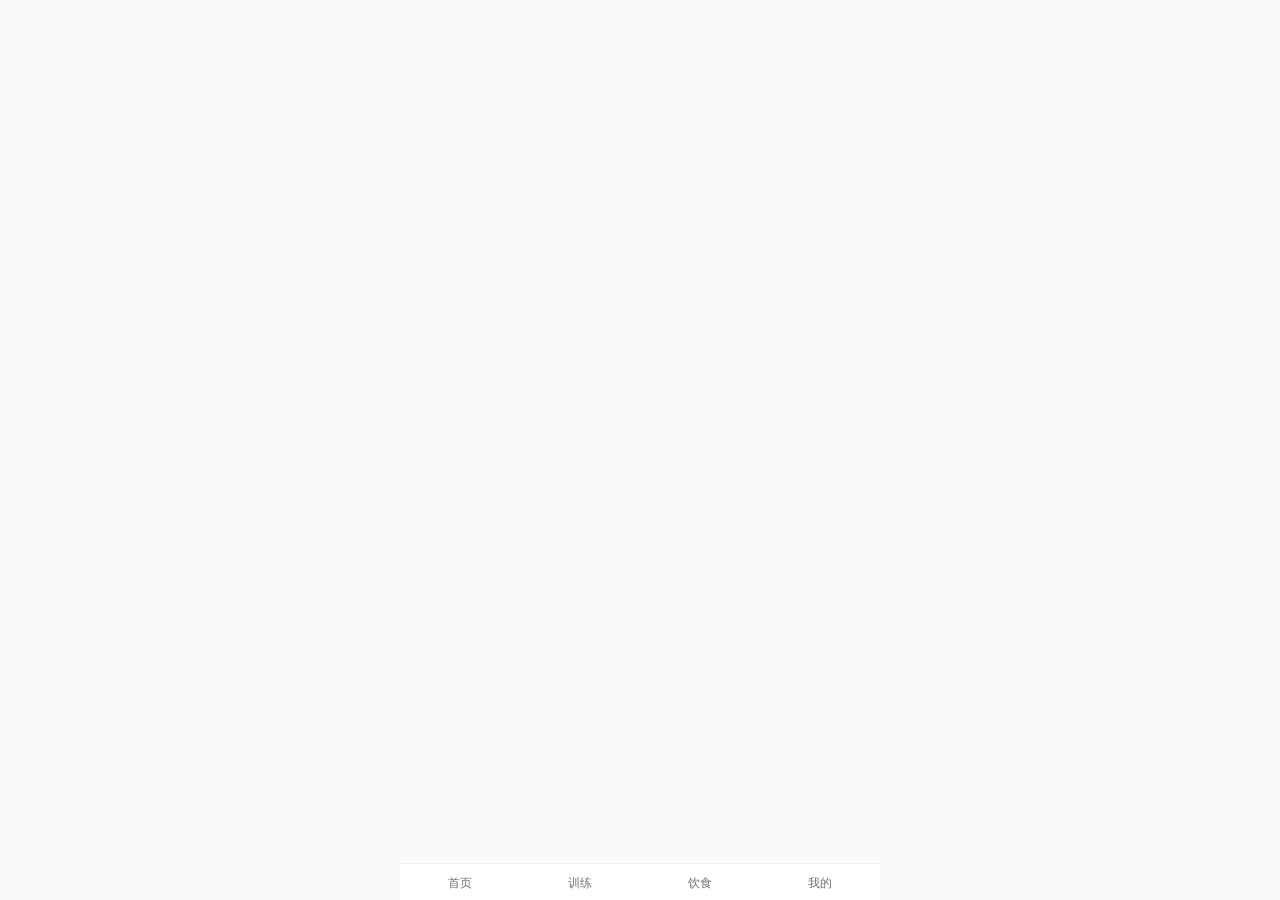
==== index.html @ 94da3759 "jianba-web: 你就健吧网页版(13页全功能移植)" ====
<!DOCTYPE html>
<html lang="zh-CN">
<head>
<meta charset="UTF-8">
<meta name="viewport" content="width=device-width, initial-scale=1, maximum-scale=1, user-scalable=no, viewport-fit=cover">
<meta name="theme-color" content="#fafaf9">
<meta name="description" content="你就健吧 — 轻量健身记录小程序网页版:训练、饮食、步数、睡眠、每日评分,数据仅存本地浏览器">
<title>你就健吧</title>
<link rel="stylesheet" href="css/style.css">
</head>
<body>
<nav id="nav" style="display:none">
  <button id="back-btn" onclick="App.back()">‹</button>
  <span id="nav-title"></span>
</nav>
<div id="app"></div>
<div id="tabbar">
  <div class="tab-item" data-tab="/index" onclick="App.go('/index')">首页</div>
  <div class="tab-item" data-tab="/training" onclick="App.go('/training')">训练</div>
  <div class="tab-item" data-tab="/diet" onclick="App.go('/diet')">饮食</div>
  <div class="tab-item" data-tab="/profile" onclick="App.go('/profile')">我的</div>
</div>
<script src="js/bundle.js"></script>
<script src="js/ui.js"></script>
<script src="js/app.js"></script>
<script src="js/pages/onboard.js"></script>
<script src="js/pages/index.js"></script>
<script src="js/pages/training.js"></script>
<script src="js/pages/training-record.js"></script>
<script src="js/pages/diet.js"></script>
<script src="js/pages/diet-add.js"></script>
<script src="js/pages/profile.js"></script>
<script src="js/pages/day-detail.js"></script>
<script src="js/pages/bmr.js"></script>
<script src="js/pages/bmr-detail.js"></script>
<script src="js/pages/steps.js"></script>
<script src="js/pages/score-detail.js"></script>
<script src="js/pages/calorie-intro.js"></script>
<script>
  ;[
    ['/onboard', 'onboard'], ['/index', 'index'], ['/training', 'training'],
    ['/training-record', 'training-record'], ['/diet', 'diet'], ['/diet-add', 'diet-add'],
    ['/profile', 'profile'], ['/day-detail', 'day-detail'], ['/bmr', 'bmr'],
    ['/bmr-detail', 'bmr-detail'], ['/steps', 'steps'], ['/score-detail', 'score-detail'],
    ['/calorie-intro', 'calorie-intro']
  ].forEach(([p, key]) => App.register(p, Pages[key]))
  if (!__jianba('data').getProfile().onboarded) location.hash = '#/onboard'
  App.start()
</script>
</body>
</html>
---- css/style.css ----
/* 你就健吧 网页版 — 主题与小程序版一致(橙色 #f97316,浅色 #fafaf9) */

/* === 基础 === */
* { box-sizing: border-box; -webkit-tap-highlight-color: transparent; }
html, body { margin: 0; padding: 0; }
view { display: block; } /* 小程序 WXML 标签兼容:flex 类会覆盖此规则 */
body {
  background: #fafaf9;
  color: #1c1917;
  font-family: -apple-system, BlinkMacSystemFont, 'PingFang SC', 'Microsoft YaHei', 'Segoe UI', Roboto, sans-serif;
  font-size: 15px;
  line-height: 1.5;
}
#app { max-width: 480px; margin: 0 auto; padding: 16px 16px 90px; }

/* === 顶部导航(子页) === */
#nav {
  position: fixed; top: 0; left: 0; right: 0; z-index: 100;
  background: rgba(250,250,249,0.95); backdrop-filter: blur(8px);
  display: flex; align-items: center; gap: 8px;
  max-width: 480px; margin: 0 auto;
  padding: 10px 12px; border-bottom: 1px solid #f0efed;
}
#back-btn {
  border: none; background: none; font-size: 28px; color: #f97316;
  line-height: 1; padding: 0 6px; cursor: pointer;
}
#nav-title { font-size: 17px; font-weight: 600; }

/* === 底部 tab === */
#tabbar {
  position: fixed; bottom: 0; left: 0; right: 0; z-index: 100;
  display: flex;
  background: #fff; border-top: 1px solid #f0efed;
  padding-bottom: env(safe-area-inset-bottom);
  max-width: 480px; margin: 0 auto;
}
.tab-item {
  flex: 1; text-align: center; padding: 10px 0 8px;
  font-size: 12px; color: #78716c; cursor: pointer;
}
.tab-item.active { color: #f97316; font-weight: 600; }
.tab-item.active::before {
  content: '•'; display: block; font-size: 18px; line-height: 1; color: #f97316;
}

/* === 通用组件 === */
.card {
  background: #fff; border-radius: 16px; padding: 16px;
  border: 1px solid #f0efed; box-shadow: 0 2px 8px rgba(0,0,0,0.03);
  margin-bottom: 14px;
}
.card:active { background: #fafaf9; }
.card-title { font-size: 16px; font-weight: 600; color: #1c1917; display: block; margin-bottom: 8px; }
.row { display: flex; align-items: center; justify-content: space-between; }
.muted { color: #78716c; font-size: 13px; }
.accent { color: #f97316; font-weight: 600; }
.divider { height: 1px; background: #f0efed; margin: 14px 0; }
.tag {
  font-size: 12px; padding: 2px 12px; border-radius: 999px;
  background: rgba(249,115,22,0.1); color: #f97316;
}
.deficit-green { color: #10b981; }
.deficit-red { color: #ef4444; }
.mood-tired { color: #f59e0b; }
.empty-page { text-align: center; padding: 80px 0; color: #a8a29e; }

.btn-primary {
  background: #f97316; color: #fff; border: none; border-radius: 12px;
  padding: 14px; font-size: 16px; font-weight: 600; cursor: pointer; width: 100%;
}
.btn-primary:active { background: #ea580c; }
.btn-ghost {
  background: #fff; color: #f97316; border: 1px solid #f97316;
  border-radius: 12px; padding: 12px 20px; font-size: 14px; cursor: pointer;
}
.btn-ghost:active { background: rgba(249,115,22,0.05); }

.input {
  background: #f5f5f4; border: none; border-radius: 12px;
  padding: 12px 14px; font-size: 15px; color: #1c1917; width: 100%;
  outline: none; margin-top: 8px;
}
.input:focus { background: #fff; border: 1px solid #f97316; }

.progress-wrap { margin-top: 8px; }
.progress-bar { background: #e5e7eb; border-radius: 999px; overflow: hidden; height: 10px; }
.progress-fill { height: 100%; border-radius: 999px; }

/* === 弹窗 === */
.modal-mask {
  position: fixed; inset: 0; background: rgba(0,0,0,0.45); z-index: 999;
  display: flex; align-items: center; justify-content: center;
}
.modal {
  width: min(85vw, 340px); background: #fff; border-radius: 16px; overflow: hidden;
}
.modal-title { font-size: 17px; font-weight: 700; padding: 20px 20px 6px; text-align: center; }
.modal-content { font-size: 14px; color: #57534e; padding: 6px 20px 8px; text-align: center; line-height: 1.6; }
.modal-input {
  display: block; margin: 10px 20px; padding: 10px 12px; font-size: 15px;
  border: 1px solid #e7e5e4; border-radius: 10px; outline: none; width: calc(100% - 40px);
  background: #fafaf9;
}
.modal-input:focus { border-color: #f97316; background: #fff; }
.modal-btns { display: flex; border-top: 1px solid #f0efed; }
.modal-btn { flex: 1; padding: 14px 0; border: none; background: #fff; font-size: 16px; cursor: pointer; }
.modal-btn.cancel { color: #78716c; border-right: 1px solid #f0efed; }
.modal-btn.confirm { color: #f97316; font-weight: 600; }

/* === toast === */
#toast {
  position: fixed; left: 50%; bottom: 20%; transform: translateX(-50%) scale(0.9);
  background: rgba(28,25,23,0.85); color: #fff; font-size: 14px;
  padding: 10px 18px; border-radius: 10px; z-index: 1000;
  opacity: 0; pointer-events: none; transition: opacity 0.2s;
  max-width: 80vw; text-align: center;
}
#toast.show { opacity: 1; transform: translateX(-50%) scale(1); }

/* === 首页 === */
.header { margin-bottom: 12px; }
.greet { display: block; font-size: 18px; font-weight: 600; }
.greet-slogan { display: block; font-size: 12px; color: #a8a29e; margin-top: 4px; }
.steps-num { font-size: 24px; font-weight: 700; color: #f97316; line-height: 1; }

.main-card { border-color: rgba(249,115,22,0.15); text-align: center; padding: 20px 16px; }
.calorie-ring-wrap { position: relative; width: 120px; height: 120px; margin: 0 auto 14px; }
.ring-container { position: relative; width: 120px; height: 120px; }
.ring-bg { position: absolute; inset: 0; border-radius: 50%; background: #e5e7eb; }
.ring-fill { position: absolute; inset: 3px; border-radius: 50%; }
.ring-mask { position: absolute; inset: 12px; border-radius: 50%; background: #ffffff; }
.ring-center {
  position: absolute; inset: 12px; border-radius: 50%;
  display: flex; flex-direction: column; align-items: center; justify-content: center; z-index: 1;
}
.deficit-num { font-size: 32px; font-weight: 800; line-height: 1; }
.deficit-unit { font-size: 12px; color: #78716c; }
.deficit-label { display: block; font-size: 11px; font-weight: 600; margin-top: 2px; }
.calorie-breakdown { display: flex; align-items: center; justify-content: center; gap: 20px; }
.break-item { text-align: center; }
.break-val { display: block; font-size: 18px; font-weight: 700; margin-bottom: 2px; }
.break-divider { padding: 0 4px; }
.cal-formula-hint { display: block; text-align: center; font-size: 10px; color: #a8a29e; margin-top: 6px; }
.diet-bar { height: 8px; }

.stat-grid { display: grid; grid-template-columns: 1fr 1fr; gap: 8px; margin-bottom: 12px; }
.stat-card { background: #fff; border-radius: 12px; padding: 14px 10px; text-align: center; border: 1px solid #f0efed; box-shadow: 0 2px 8px rgba(0,0,0,0.03); }
.stat-card:active { background: rgba(249,115,22,0.05); }
.stat-icon { display: block; font-size: 18px; margin-bottom: 4px; }
.stat-val { display: block; font-size: 17px; font-weight: 700; margin-bottom: 2px; }

.step-card { border-color: rgba(6,182,212,0.15); }
.sync-btn { padding: 8px 14px; font-size: 12px; }
.quick-actions { margin-bottom: 16px; }
.action-btn { width: 100%; margin-bottom: 8px; }

.history-item { padding: 12px 14px; }
.history-item:active { background: #fafaf9; }
.history-date { font-size: 14px; font-weight: 600; display: block; margin-bottom: 2px; }
.history-scores { display: flex; align-items: baseline; flex-shrink: 0; }
.history-score-val { font-size: 15px; font-weight: 700; }
.history-val { font-size: 15px; font-weight: 700; }
.history-arrow { font-size: 14px; color: #d6d3d1; margin-left: 6px; }
.empty-history { text-align: center; padding: 24px 16px; }

.detail-hint { display: flex; align-items: center; justify-content: flex-end; margin-top: 10px; gap: 3px; cursor: pointer; }
.detail-hint-text { font-size: 12px; color: #f97316; font-weight: 600; }
.detail-hint-arrow { font-size: 16px; color: #f97316; font-weight: 700; line-height: 1; }

.reminder-card { border-color: rgba(16,185,129,0.2); padding: 12px 14px; margin-bottom: 8px; }
.reminder-left { display: flex; align-items: center; gap: 8px; }
.reminder-icon { font-size: 18px; }
.reminder-text { font-size: 14px; font-weight: 600; }
.reminder-arrow { font-size: 14px; color: #d6d3d1; }

.score-card { border-color: rgba(249,115,22,0.12); }
.score-header { margin-bottom: 6px; }
.score-total-wrap { display: flex; align-items: baseline; gap: 4px; }
.score-number { font-size: 40px; font-weight: 800; line-height: 1; }
.score-unit { font-size: 14px; color: #78716c; }
.score-depth-tag { margin-left: 6px; padding: 1px 6px; border-radius: 999px; background: rgba(249,115,22,0.1); }
.depth-tag-text { font-size: 10px; color: #f97316; }
.score-summary { font-size: 13px; color: #44403c; line-height: 1.6; }
.score-dims { display: flex; flex-direction: column; gap: 6px; }
.score-dim { display: flex; align-items: center; gap: 8px; }
.dim-name { font-size: 12px; color: #78716c; min-width: 36px; }
.dim-bar-wrap { flex: 1; display: flex; align-items: center; gap: 6px; }
.dim-bar { flex: 1; height: 5px; }
.dim-pct { font-size: 12px; font-weight: 600; min-width: 26px; text-align: right; }
.dim-pct.high { color: #10b981; }
.dim-pct.mid { color: #f59e0b; }
.dim-pct.low { color: #ef4444; }
.dim-pct.rest { color: #06b6d4; }
.dim-pct.silent { color: #d6d3d1; }
.score-milestones { display: flex; flex-wrap: wrap; gap: 4px; margin-top: 8px; }
.milestone-tag { font-size: 11px; padding: 2px 7px; background: rgba(249,115,22,0.1); color: #f97316; border-radius: 999px; }

.body-banner { border-color: rgba(249,115,22,0.15); padding: 12px 14px; margin-bottom: 8px; }
.banner-icon { font-size: 16px; margin-right: 5px; }
.banner-title { font-size: 14px; font-weight: 600; }
.banner-sub { display: block; margin-top: 2px; margin-left: 22px; }

.sleep-card { border-color: rgba(59,130,246,0.15); margin-bottom: 8px; }
.sleep-picker { padding: 10px 12px; background: #fafaf9; border-radius: 10px; font-size: 15px; border: 1px solid #e7e5e4; width: 100%; }
.sleep-dur-display { display: flex; align-items: baseline; gap: 4px; padding: 10px 12px; background: rgba(249,115,22,0.06); border-radius: 10px; border: 1px solid rgba(249,115,22,0.15); }
.sleep-dur-value { font-size: 22px; font-weight: 700; color: #f97316; line-height: 1.2; }
.sleep-dur-unit { font-size: 13px; color: #78716c; }
.sleep-btn-cancel { flex: 1; padding: 11px 0; background: #f5f5f4; color: #78716c; border-radius: 12px; font-size: 14px; border: none; cursor: pointer; }
.sleep-btn-save { flex: 1; padding: 11px 0; background: #f97316; color: #fff; border-radius: 12px; font-size: 14px; border: none; cursor: pointer; }

/* === 训练 tab === */
.training-slogan { margin: 4px 0 12px; }
.slogan-text { font-size: 14px; font-weight: 600; color: #1c1917; }
.today-summary { border-color: rgba(249,115,22,0.15); }
.big-kcal { font-size: 26px; font-weight: 800; color: #f97316; line-height: 1; }
.add-btn { width: auto; padding: 10px 16px; font-size: 14px; }
.training-item { padding: 4px 0; }
.date-text { font-size: 15px; font-weight: 600; }
.record-time { font-size: 12px; color: #a8a29e; margin-left: 8px; }
.ex-list { display: flex; flex-wrap: wrap; gap: 6px; margin-top: 8px; }
.ex-tag { font-size: 12px; background: rgba(249,115,22,0.08); color: #9a3412; padding: 3px 9px; border-radius: 6px; }
.view-btn { font-size: 12px; color: #f97316; font-weight: 600; cursor: pointer; }
.edit-btn { font-size: 12px; color: #57534e; cursor: pointer; }
.delete-btn { font-size: 12px; color: #ef4444; cursor: pointer; }
.load-more-wrap { text-align: center; margin-top: 4px; }
.load-more-btn { padding: 10px 28px; font-size: 13px; }
.empty-card { background: #fff; border-radius: 16px; padding: 40px 16px; text-align: center; border: 1px solid #f0efed; display: flex; flex-direction: column; gap: 4px; align-items: center; }

/* === 饮食 tab === */
.diet-hint { margin: 4px 0 12px; }
.hint-text { font-size: 13px; color: #78716c; line-height: 1.6; }
.date-nav { display: flex; align-items: center; gap: 8px; margin-bottom: 12px; background: #fff; border-radius: 12px; padding: 8px 12px; border: 1px solid #f0efed; }
.date-nav-arrow { width: 36px; height: 36px; display: flex; align-items: center; justify-content: center; background: #f5f5f4; border-radius: 10px; cursor: pointer; flex-shrink: 0; }
.date-nav-arrow:active { background: #e7e5e4; }
.arrow-disabled { opacity: 0.35; pointer-events: none; }
.arrow-text { font-size: 16px; color: #f97316; font-weight: 700; }
.date-nav-center { flex: 1; text-align: center; font-size: 14px; font-weight: 600; color: #1c1917; }
.date-input { border: none; background: transparent; outline: none; }
.date-nav-today { width: 36px; height: 36px; display: flex; align-items: center; justify-content: center; background: rgba(249,115,22,0.1); border-radius: 10px; cursor: pointer; flex-shrink: 0; }
.today-btn-text { font-size: 12px; color: #f97316; font-weight: 600; }
.diet-entry { padding: 4px 0; }
.entry-time { font-size: 15px; font-weight: 600; }
.diet-photo { width: 100%; max-height: 200px; object-fit: cover; border-radius: 12px; margin-top: 8px; background: #f5f5f4; }
.food-list { display: flex; flex-wrap: wrap; gap: 6px; margin-top: 8px; }
.food-tag { font-size: 12px; background: rgba(249,115,22,0.08); color: #9a3412; padding: 3px 9px; border-radius: 6px; }
.tip-card { border-color: rgba(6,182,212,0.15); }

/* === 引导页 === */
.onboard { min-height: calc(100vh - 40px); padding: 60px 16px 24px; }
.hero { margin-bottom: 24px; }
.logo { display: block; font-size: 32px; font-weight: 700; color: #f97316; margin-bottom: 6px; }
.slogan { color: #78716c; font-size: 14px; }
.gender-row { display: flex; gap: 8px; margin-top: 8px; }
.gen-opt { flex: 1; text-align: center; padding: 14px; border-radius: 8px; background: #f5f5f4; color: #78716c; font-size: 15px; cursor: pointer; }
.gen-opt.active { background: rgba(249,115,22,0.12); color: #f97316; font-weight: 600; }
.body-row { display: flex; gap: 8px; margin-top: 8px; }
.body-field { flex: 1; min-width: 0; }
.start { margin-top: 24px; }
.hint { text-align: center; margin-top: 16px; }
.hint-text { font-size: 12px; color: #a8a29e; }

/* === 训练记录页 === */
.cat-scroll { white-space: nowrap; overflow-x: auto; padding-bottom: 8px; margin-bottom: 8px; -webkit-overflow-scrolling: touch; }
.cat-tab { display: inline-block; padding: 8px 14px; margin-right: 6px; border-radius: 999px; background: #f0efed; color: #78716c; font-size: 13px; cursor: pointer; }
.cat-tab.active { background: rgba(249,115,22,0.15); color: #f97316; font-weight: 600; }
.ex-grid { display: flex; flex-wrap: wrap; gap: 6px; margin-top: 8px; }
.ex-opt { position: relative; padding: 8px 12px; border-radius: 8px; background: #f5f5f4; color: #44403c; font-size: 13px; border: 1px solid transparent; cursor: pointer; }
.ex-opt.selected { border-color: #f97316; background: rgba(249,115,22,0.08); color: #f97316; }
.ex-opt.custom-ex { border-style: dashed; }
.ex-del { font-size: 10px; color: #ef4444; margin-left: 6px; padding: 2px 4px; }
.form-row { display: flex; gap: 8px; margin: 10px 0; }
.form-item { flex: 1; }
.form-label { display: block; font-size: 12px; margin-bottom: 4px; color: #78716c; }
.form-input { background: #f5f5f4; border-radius: 6px; padding: 9px 8px; color: #1c1917; font-size: 15px; text-align: center; border: none; outline: none; width: 100%; }
.form-input:focus { background: #fff; border: 1px solid #f97316; }
.add-ex-btn { width: 100%; margin-top: 8px; }
.time-row { margin-bottom: 8px; }
.time-picker { padding: 10px 12px; background: #fafaf9; border-radius: 10px; font-size: 15px; border: 1px solid #e7e5e4; width: 100%; }
.added-ex { padding: 8px 0; }
.added-name { display: block; font-weight: 600; color: #1c1917; font-size: 14px; margin-bottom: 2px; }
.right-col { text-align: right; }
.remove-icon { display: inline-block; margin-left: 8px; padding: 2px 6px; color: #ef4444; font-size: 14px; cursor: pointer; }
.total-label { font-weight: 600; color: #1c1917; font-size: 15px; }
.total-kcal { font-size: 18px; font-weight: 700; }
.save-btn { width: 100%; margin-top: 12px; }
.add-custom-btn { width: 100%; margin-top: 8px; font-size: 12px; }
.cat-tab.small { padding: 5px 9px; font-size: 11px; }
.form-group { margin-bottom: 10px; }
.intensity-row { display: flex; flex-wrap: wrap; gap: 5px; }
.opt-chip { padding: 6px 9px; border-radius: 999px; background: #f5f5f4; color: #78716c; font-size: 12px; cursor: pointer; }
.opt-chip.active { background: rgba(249,115,22,0.12); color: #f97316; font-weight: 600; }

/* === 饮食记录页 === */
.time-picker-row { display: flex; justify-content: space-between; align-items: center; }
.time-picker-label { font-weight: 600; color: #1c1917; font-size: 14px; }
.time-picker-right { text-align: right; }
.time-picker-val-input { font-size: 16px; font-weight: 600; color: #f97316; border: none; background: transparent; }
.time-picker-hint { font-size: 10px; color: #a8a29e; display: block; }
.photo-area { text-align: center; padding: 24px; border: 1px dashed #e7e5e4; border-radius: 8px; cursor: pointer; }
.photo-preview { margin-top: 4px; }
.preview-img { width: 100%; height: 150px; object-fit: cover; border-radius: 8px; background: #f5f5f4; }
.photo-actions { display: flex; gap: 6px; margin-top: 6px; }
.small-btn { flex: 1; padding: 6px; font-size: 12px; }
.small-btn.danger { color: #f87171; border-color: rgba(248,113,113,0.4); }
.search-input { background: #f5f5f4; border-radius: 6px; padding: 10px; color: #1c1917; margin-top: 8px; font-size: 14px; border: none; outline: none; width: 100%; }
.search-input:focus { background: #fff; border: 1px solid #f97316; }
.search-results { margin-top: 8px; }
.food-result { padding: 9px 0; border-bottom: 1px solid #f0efed; cursor: pointer; }
.food-result:active { background: rgba(249,115,22,0.05); }
.food-name { display: block; font-weight: 600; color: #1c1917; margin-bottom: 2px; }
.add-icon { font-size: 18px; font-weight: 700; padding: 0 4px; }
.serving-grid { display: grid; grid-template-columns: 1fr 1fr; gap: 5px; margin-top: 8px; }
.serving-chip { padding: 8px; border-radius: 6px; background: #f5f5f4; border: 1px solid #f0efed; position: relative; cursor: pointer; }
.serving-chip:active { background: rgba(249,115,22,0.08); border-color: rgba(249,115,22,0.3); }
.custom-food-chip { padding-right: 24px; }
.custom-food-del { position: absolute; right: 5px; top: 5px; font-size: 11px; color: #d6d3d1; padding: 2px; cursor: pointer; }
.serving-name { display: block; font-size: 12px; color: #44403c; margin-bottom: 2px; }
.serving-kcal { font-size: 11px; font-weight: 600; color: #f97316; }
.custom-btn { width: 100%; padding: 10px; }
.meal-type-row { display: flex; gap: 6px; margin-top: 8px; }
.meal-chip { flex: 1; text-align: center; padding: 8px 4px; border-radius: 7px; background: #f5f5f4; color: #78716c; font-size: 13px; cursor: pointer; }
.meal-chip.active { background: rgba(249,115,22,0.12); color: #f97316; font-weight: 600; }

/* 浮动底栏 */
.float-bar {
  position: fixed; bottom: 0; left: 0; right: 0; z-index: 100;
  display: flex; align-items: center; justify-content: space-between;
  background: #fff; padding: 10px 14px;
  padding-bottom: calc(10px + env(safe-area-inset-bottom));
  border-top: 1px solid #f0efed; box-shadow: 0 -4px 20px rgba(0,0,0,0.06);
  max-width: 480px; margin: 0 auto;
}
.float-bar-summary { display: flex; align-items: center; gap: 5px; flex: 1; padding: 6px 0; cursor: pointer; }
.float-bar-icon { font-size: 16px; }
.float-bar-text { font-size: 14px; font-weight: 600; color: #1c1917; }
.float-bar-arrow { font-size: 11px; color: #a8a29e; transition: transform 0.25s; display: inline-block; }
.float-bar-arrow.up { transform: rotate(90deg); }
.float-bar-save { background: #f97316; color: #fff; font-size: 14px; font-weight: 600; padding: 8px 18px; border-radius: 8px; flex-shrink: 0; cursor: pointer; }
.panel-backdrop {
  position: fixed; inset: 0; background: rgba(0,0,0,0.4); z-index: 200;
  opacity: 0; pointer-events: none; transition: opacity 0.25s;
}
.panel-backdrop.show { opacity: 1; pointer-events: auto; }
.panel {
  position: fixed; left: 0; right: 0; bottom: 0; z-index: 201;
  background: #fff; border-radius: 14px 14px 0 0;
  transform: translateY(100%); transition: transform 0.3s cubic-bezier(0.32, 0.72, 0, 1);
  max-height: 60vh; display: flex; flex-direction: column;
  padding-bottom: env(safe-area-inset-bottom);
  max-width: 480px; margin: 0 auto;
}
.panel.show { transform: translateY(0); }
.panel-handle { width: 30px; height: 4px; background: #e7e5e4; border-radius: 2px; margin: 8px auto 0; }
.panel-header { display: flex; justify-content: space-between; align-items: center; padding: 10px 16px 6px; }
.panel-title { font-size: 15px; font-weight: 700; color: #1c1917; }
.panel-collapse { font-size: 13px; color: #f97316; padding: 4px 8px; cursor: pointer; }
.panel-list { flex: 1; padding: 0 16px; max-height: 180px; overflow-y: auto; }
.panel-item { display: flex; justify-content: space-between; align-items: center; padding: 10px 0; border-bottom: 1px solid #f5f5f4; }
.panel-item:last-child { border-bottom: none; }
.panel-item-info { flex: 1; }
.panel-item-name { display: block; font-size: 14px; font-weight: 600; color: #1c1917; }
.panel-item-grams { display: block; font-size: 11px; color: #a8a29e; margin-top: 2px; }
.panel-item-right { display: flex; align-items: center; gap: 8px; }
.panel-item-kcal { font-size: 13px; font-weight: 600; color: #f97316; }
.panel-item-del { font-size: 12px; color: #ef4444; padding: 4px; cursor: pointer; }
.panel-footer { display: flex; justify-content: space-between; align-items: center; padding: 10px 16px; border-top: 1px solid #f0efed; }
.panel-total-label { font-size: 13px; color: #78716c; }
.panel-total-kcal { font-size: 18px; font-weight: 700; color: #f97316; }
.panel-save-btn { background: #f97316; color: #fff; font-size: 14px; font-weight: 600; padding: 9px 22px; border-radius: 8px; cursor: pointer; }

/* === 我的 === */
.profile-head { text-align: center; }
.nickname { display: block; font-size: 20px; font-weight: 700; color: #1c1917; margin-bottom: 4px; }
.body-stats { display: flex; justify-content: space-around; margin-top: 10px; }
.body-stat { text-align: center; }
.bs-num { display: block; font-size: 21px; font-weight: 700; color: #f97316; line-height: 1; }
.bs-unit { display: block; font-size: 12px; margin-top: 2px; color: #78716c; }
.bs-label { display: block; font-size: 11px; margin-top: 2px; color: #78716c; }
.setting-row { padding: 8px 0; border-bottom: 1px solid #f0efed; }
.setting-row:last-child { border-bottom: none; }
.edit-btn { width: 100%; margin-top: 12px; }
.export-btn { width: 100%; margin-top: 8px; border-color: rgba(249,115,22,0.3); color: #f97316; background: transparent; border-radius: 12px; padding: 12px 20px; font-size: 14px; cursor: pointer; }
.export-btn:active { background: rgba(249,115,22,0.05); }
.reset-btn { width: 100%; margin-top: 8px; border-color: rgba(239,68,68,0.3); color: #ef4444; }
.row-arrow { color: #a8a29e; font-size: 16px; }
.form-group { margin-bottom: 10px; }
.gender-switch { display: flex; gap: 6px; }
.form-row-3 { display: flex; gap: 6px; }
.flex-1 { flex: 1; }
.opt-row { display: flex; flex-wrap: wrap; gap: 5px; }
.save-btn { width: 100%; margin-top: 12px; }
.cancel-btn { width: 100%; margin-top: 6px; }
.weight-item { display: flex; justify-content: space-between; align-items: center; padding: 7px 0; border-bottom: 1px solid #f0efed; }
.weight-item:last-child { border-bottom: none; }
.weight-date { color: #78716c; font-size: 12px; }
.weight-val { font-weight: 600; color: #f97316; font-size: 14px; }
.weight-del { color: #d6d3d1; font-size: 12px; padding: 4px; cursor: pointer; }

/* === 日详情 hero === */
.hero { position: relative; display: flex; flex-direction: column; align-items: center; justify-content: center; text-align: center; padding: 0 16px; box-sizing: border-box; overflow: hidden; }
.hero-date { font-size: 14px; color: #78716c; margin-bottom: 16px; }
.hero-main { display: flex; align-items: center; justify-content: center; gap: 24px; }
.hero-item { display: flex; flex-direction: column; align-items: center; }
.hero-big-num { font-weight: 800; line-height: 1.1; color: #1c1917; }
.hero-label { color: #78716c; margin-top: 6px; }
.hero-divider { width: 1px; background: #e7e5e4; border-radius: 1px; }
.hero-sub { display: flex; justify-content: center; gap: 20px; margin-top: 24px; }
.hero-sub-item { color: #a8a29e; }
.hero .scroll-hint { position: absolute; bottom: 16px; left: 0; right: 0; display: flex; flex-direction: column; align-items: center; transition: opacity 0.2s; }
.scroll-hint-text { font-size: 11px; color: #c5c1bb; }
.scroll-hint-arrow { font-size: 14px; color: #c5c1bb; margin-top: 2px; animation: bounce 1.5s infinite; }
@keyframes bounce { 0%, 100% { transform: translateY(0); } 50% { transform: translateY(4px); } }
.section-title { font-size: 14px; font-weight: 600; color: #1c1917; padding: 0 0 6px; margin-top: 12px; }
.item-title { font-size: 14px; font-weight: 600; color: #1c1917; }
.item-time { font-size: 11px; display: block; margin-top: 1px; }
.action-row { display: flex; gap: 10px; align-items: center; }
.save-btn-text { color: #10b981; font-size: 12px; font-weight: 600; padding: 2px 4px; cursor: pointer; }
.cancel-btn-text { color: #78716c; font-size: 12px; padding: 2px 4px; cursor: pointer; }
.ex-list, .food-list { display: flex; flex-wrap: wrap; gap: 4px; margin-top: 6px; }
.ex-tag, .food-tag { display: inline-block; padding: 3px 8px; border-radius: 4px; font-size: 11px; background: rgba(249,115,22,0.08); color: #f97316; }
.edit-exercise { padding: 6px 0; }
.edit-ex-name { display: block; font-size: 13px; font-weight: 600; color: #1c1917; margin-bottom: 4px; }
.empty-card { text-align: center; padding: 24px 16px; }

/* === 时间轴(bmr / bmr-detail) === */
.header-card { text-align: center; padding: 20px 16px; border-color: rgba(249,115,22,0.15); }
.header-row { display: flex; align-items: center; justify-content: center; gap: 24px; }
.header-item-secondary { text-align: center; }
.header-val-secondary { display: block; font-size: 28px; font-weight: 700; color: #06b6d4; line-height: 1; }
.header-item-primary { text-align: center; }
.header-val-primary { display: block; font-size: 28px; font-weight: 700; color: #f97316; line-height: 1; }
.header-label, .header-label-primary { display: block; font-size: 12px; color: #78716c; margin-top: 6px; }
.timeline { margin-top: 6px; }
.tl-node { display: flex; }
.tl-left { display: flex; flex-direction: column; align-items: center; width: 20px; flex-shrink: 0; }
.tl-dot { width: 9px; height: 9px; border-radius: 50%; background: #e7e5e4; margin-top: 8px; flex-shrink: 0; }
.tl-dot.past { background: #f97316; }
.tl-dot.current { background: #f97316; }
.tl-dot.future { background: #e7e5e4; }
.tl-dot.pulse { animation: pulse 1.5s infinite; }
@keyframes pulse { 0% { box-shadow: 0 0 0 0 rgba(249,115,22,0.4); } 70% { box-shadow: 0 0 0 6px rgba(249,115,22,0); } 100% { box-shadow: 0 0 0 0 rgba(249,115,22,0); } }
.tl-line { width: 1px; flex: 1; background: #e7e5e4; }
.tl-line.past { background: rgba(249,115,22,0.4); }
.tl-line.current { background: rgba(249,115,22,0.4); }
.tl-right { flex: 1; display: flex; align-items: center; justify-content: space-between; padding: 6px 0 14px 8px; }
.tl-info { display: flex; align-items: center; gap: 8px; }
.tl-time { font-size: 13px; color: #57534e; }
.tl-time.past { color: #78716c; }
.tl-time.current { color: #f97316; font-weight: 700; }
.tl-time.future { color: #a8a29e; }
.tl-bmr { font-size: 12px; color: #a8a29e; }
.tl-bmr.past { color: #78716c; }
.tl-bmr.current { color: #f97316; font-weight: 600; }
.tl-bmr.future { color: #d6d3d1; }
.tl-events { display: flex; gap: 6px; }
.tl-intake { font-size: 11px; font-weight: 700; color: #06b6d4; background: rgba(6,182,212,0.1); padding: 2px 6px; border-radius: 4px; }
.tl-expend { font-size: 11px; font-weight: 700; color: #f97316; background: rgba(249,115,22,0.1); padding: 2px 6px; border-radius: 4px; }
.tl-legend { display: flex; gap: 16px; justify-content: center; padding: 10px 0 2px; }
.legend-item { display: flex; align-items: center; gap: 4px; }
.ldot { width: 8px; height: 8px; border-radius: 50%; }
.ldot.intake { background: #06b6d4; }
.ldot.expend { background: #f97316; }
.science-card { line-height: 1.7; }
.science-block { margin-bottom: 12px; }
.science-subtitle { display: block; font-size: 13px; font-weight: 600; color: #1c1917; margin-bottom: 4px; }
.science-text { display: block; font-size: 12px; color: #57534e; margin-bottom: 2px; }
.science-formula { display: block; font-size: 12px; color: #f97316; font-weight: 600; background: rgba(249,115,22,0.06); border-radius: 6px; padding: 4px 8px; margin: 4px 0; }
.tip-note { margin-top: 4px; color: #78716c; }
.deficit-row { margin-bottom: 12px; }
.deficit-main { display: flex; align-items: baseline; justify-content: center; }
.deficit-val { font-size: 42px; font-weight: 800; line-height: 1; }
.deficit-unit { font-size: 14px; color: #78716c; }
.deficit-label-text { display: block; font-size: 13px; font-weight: 600; margin-top: 4px; }
.gap-green { color: #10b981 !important; }
.gap-red { color: #ef4444 !important; }
.in-out-row { display: flex; align-items: center; justify-content: center; gap: 24px; }
.in-out-item { text-align: center; }
.in-out-val { font-size: 18px; font-weight: 700; display: block; }
.in-out-label { font-size: 11px; color: #78716c; display: block; margin-top: 2px; }
.in-out-divider { width: 1px; height: 20px; background: #f0efed; display: flex; align-items: center; }
.current-bmr-hint { margin-top: 10px; }
.info-text { line-height: 1.9; display: block; }

/* === 步数页 === */
.header-card { text-align: center; padding: 20px 16px; }
.big-num-wrap { margin-bottom: 10px; }
.big-num { font-size: 40px; font-weight: 800; color: #f97316; line-height: 1; }
.big-unit { font-size: 18px; color: #78716c; }
.in-out-row { display: flex; align-items: center; justify-content: center; gap: 24px; }
.in-out-item { text-align: center; }
.in-out-val { font-size: 18px; font-weight: 700; display: block; }
.in-out-label { font-size: 11px; color: #78716c; display: block; margin-top: 2px; }
.in-out-divider { width: 1px; height: 20px; background: #f0efed; }
.formula-hint { margin-top: 10px; padding-top: 8px; border-top: 1px solid #f0efed; }
.chart-wrap { display: flex; align-items: flex-end; justify-content: space-between; height: 130px; padding: 10px 0 0; }
.bar-col { flex: 1; display: flex; flex-direction: column; align-items: center; height: 100%; padding-top: 4px; }
.bar-fill { width: 18px; border-radius: 4px 4px 0 0; background: linear-gradient(to top, #f97316, #fb923c); min-height: 2px; transition: height 0.4s ease; }
.bar-val { font-size: 9px; color: #78716c; margin-top: 3px; }
.bar-label { font-size: 10px; color: #a8a29e; margin-top: 1px; }
.summary-grid { display: grid; grid-template-columns: 1fr 1fr; gap: 10px; margin-top: 4px; }
.sum-item { text-align: center; padding: 8px 0; }
.sum-val { display: block; font-size: 16px; font-weight: 700; color: #1c1917; }
.sum-label { display: block; font-size: 11px; margin-top: 2px; }
.info-card { margin-top: 12px; }

/* === 评分详情 === */
.dim-card { padding: 14px; }
.dim-header { display: flex; align-items: center; gap: 6px; margin-bottom: 6px; }
.dim-icon { font-size: 18px; }
.dim-name { font-size: 15px; font-weight: 600; color: #1c1917; flex: 1; }
.dim-score-wrap { display: flex; align-items: center; gap: 5px; }
.dim-pct { font-size: 16px; font-weight: 700; }
.dim-pct.high { color: #10b981; }
.dim-pct.mid { color: #f59e0b; }
.dim-pct.low { color: #ef4444; }
.dim-pct.rest { color: #06b6d4; }
.dim-pct.silent { color: #d6d3d1; }
.dim-level-tag { font-size: 10px; padding: 1px 5px; border-radius: 999px; }
.dim-level-tag.high { background: rgba(16,185,129,0.12); color: #10b981; }
.dim-level-tag.mid { background: rgba(245,158,11,0.12); color: #f59e0b; }
.dim-level-tag.low { background: rgba(239,68,68,0.1); color: #ef4444; }
.dim-level-tag.rest { background: rgba(6,182,212,0.1); color: #06b6d4; }
.dim-level-tag.silent { background: #f5f5f4; color: #a8a29e; }
.dim-data { margin-bottom: 5px; }
.dim-data-text { font-size: 12px; color: #78716c; }
.dim-desc { font-size: 12px; color: #44403c; line-height: 1.7; margin-bottom: 6px; }
.dim-tips { background: rgba(249,115,22,0.05); border-radius: 6px; padding: 7px 9px; margin-bottom: 7px; }
.tips-label { font-size: 12px; font-weight: 600; color: #f97316; display: block; margin-bottom: 2px; }
.tips-text { font-size: 12px; color: #78716c; line-height: 1.6; }
.progress-bar { height: 4px; background: #f0efed; border-radius: 2px; }
.progress-fill { height: 4px; border-radius: 2px; }
.header-left { display: flex; align-items: baseline; gap: 2px; }
.header-score { font-size: 40px; font-weight: 800; color: #f97316; line-height: 1; }
.header-unit { font-size: 14px; color: #78716c; }
.header-right { text-align: left; }
.header-type { display: block; font-size: 13px; font-weight: 600; color: #1c1917; }
.header-depth { font-size: 11px; color: #f97316; background: rgba(249,115,22,0.1); padding: 1px 6px; border-radius: 999px; }
.header-depth.mature { color: #10b981; background: rgba(16,185,129,0.1); }
.header-summary { font-size: 13px; color: #44403c; line-height: 1.6; }
.header-guide { font-size: 12px; color: #a8a29e; margin-top: 6px; line-height: 1.6; }

/* === 热量科普(4 屏) === */
.intro-page { min-height: calc(100vh - 60px); display: flex; flex-direction: column; background: #fafaf9; }
.intro-swiper { flex: 1; display: flex; }
.slide { display: flex; flex-direction: column; align-items: center; padding: 30px 16px 0; width: 100%; overflow-y: auto; }
.slide-icon { font-size: 40px; margin-bottom: 8px; }
.slide-title { font-size: 20px; font-weight: 700; color: #1c1917; margin-bottom: 6px; text-align: center; }
.slide-sub { font-size: 13px; color: #78716c; text-align: center; margin-bottom: 16px; padding: 0 10px; line-height: 1.6; }
.formula-card { width: 100%; background: #fff; border-radius: 10px; padding: 16px 14px; box-shadow: 0 2px 12px rgba(0,0,0,0.04); text-align: center; margin-bottom: 12px; }
.formula-line-text { font-size: 15px; color: #374151; display: block; padding: 4px 0; }
.formula-op { font-size: 20px; color: #f97316; font-weight: 700; display: block; padding: 2px 0; }
.formula-divider { height: 1px; background: #e7e5e4; margin: 6px 20px; }
.formula-result { font-size: 17px; font-weight: 700; color: #f97316; display: block; padding-top: 2px; }
.mini-cards { display: flex; gap: 8px; width: 100%; }
.mini-card { flex: 1; padding: 12px 8px; border-radius: 8px; text-align: center; }
.mini-card.good { background: #f0fdf4; border: 1px solid #bbf7d0; }
.mini-card.warn { background: #fef2f2; border: 1px solid #fecaca; }
.mini-card-symbol { font-size: 18px; font-weight: 700; display: block; margin-bottom: 3px; }
.mini-card.good .mini-card-symbol { color: #16a34a; }
.mini-card.warn .mini-card-symbol { color: #ef4444; }
.mini-card-title { font-size: 13px; font-weight: 600; color: #1c1917; display: block; }
.mini-card-desc { font-size: 11px; color: #78716c; display: block; margin: 2px 0; }
.mini-card-tag { font-size: 12px; font-weight: 600; display: block; margin-top: 2px; }
.mini-card.good .mini-card-tag { color: #16a34a; }
.mini-card.warn .mini-card-tag { color: #ef4444; }
.formula-bar { width: 100%; background: #fff7ed; border-left: 3px solid #f97316; border-radius: 6px; padding: 10px; font-size: 13px; font-weight: 600; color: #f97316; text-align: center; margin-bottom: 12px; }
.breakdown-card { width: 100%; background: #fff; border-radius: 10px; box-shadow: 0 2px 12px rgba(0,0,0,0.04); overflow: hidden; }
.breakdown-item { display: flex; align-items: center; padding: 11px 12px; border-bottom: 1px solid #f5f5f4; }
.breakdown-item:last-child { border-bottom: none; }
.breakdown-icon { font-size: 20px; width: 32px; text-align: center; flex-shrink: 0; }
.breakdown-body { flex: 1; padding: 0 8px; }
.breakdown-label { font-size: 13px; font-weight: 600; color: #1c1917; display: block; }
.breakdown-desc { font-size: 11px; color: #9ca3af; display: block; margin-top: 2px; line-height: 1.5; }
.breakdown-pct { font-size: 14px; font-weight: 700; color: #f97316; flex-shrink: 0; }
.goal-card { width: 100%; background: #fff; border-radius: 10px; box-shadow: 0 2px 12px rgba(0,0,0,0.04); overflow: hidden; margin-bottom: 10px; }
.goal-row { display: flex; align-items: flex-start; padding: 12px; border-bottom: 1px solid #f5f5f4; border-left: 2px solid transparent; }
.goal-row:last-child { border-bottom: none; }
.goal-row.goal-highlight { background: #fff7ed; border-left-color: #f97316; }
.goal-row-icon { font-size: 18px; margin-right: 8px; }
.goal-row-body { flex: 1; }
.goal-row-label { font-size: 14px; font-weight: 600; color: #1c1917; display: block; }
.goal-row-range { font-size: 13px; font-weight: 600; color: #f97316; display: block; margin: 2px 0; }
.goal-row-desc { font-size: 11px; color: #9ca3af; display: block; }
.warn-card { width: 100%; background: #fffbeb; border: 1px solid #fde68a; border-radius: 8px; padding: 10px 12px; display: flex; align-items: flex-start; }
.warn-icon { font-size: 14px; margin-right: 6px; flex-shrink: 0; }
.warn-text { font-size: 11px; color: #92400e; line-height: 1.6; flex: 1; }
.demo-card { width: 100%; background: #fff; border-radius: 10px; padding: 14px; box-shadow: 0 2px 12px rgba(0,0,0,0.04); margin-bottom: 10px; }
.demo-bar-row { display: flex; align-items: center; margin-bottom: 6px; }
.demo-bar-label { font-size: 12px; color: #6b7280; width: 30px; }
.demo-bar-track { flex: 1; height: 7px; background: #f3f4f6; border-radius: 4px; overflow: hidden; margin: 0 6px; }
.demo-bar-fill { height: 100%; background: #f97316; border-radius: 4px; }
.demo-bar-fill.full-fill { background: #9ca3af; }
.demo-bar-val { font-size: 12px; color: #374151; width: 50px; text-align: right; }
.demo-result { display: flex; justify-content: center; align-items: baseline; gap: 4px; margin-top: 6px; padding-top: 6px; border-top: 1px solid #f3f4f6; }
.demo-result-label { font-size: 12px; color: #6b7280; }
.demo-result-val { font-size: 20px; font-weight: 700; color: #f97316; }
.tips-list { width: 100%; display: flex; flex-direction: column; gap: 8px; margin-bottom: 10px; }
.tip-item { display: flex; align-items: flex-start; font-size: 13px; color: #374151; line-height: 1.6; }
.tip-dot { width: 6px; height: 6px; border-radius: 50%; margin-right: 6px; margin-top: 5px; flex-shrink: 0; }
.tip-dot.orange { background: #f97316; }
.tip-dot.red { background: #ef4444; }
.action-callout { width: 100%; background: #fff7ed; border-radius: 8px; padding: 10px; text-align: center; }
.callout-text { font-size: 13px; font-weight: 600; color: #f97316; }
.indicator { display: flex; justify-content: center; gap: 8px; padding: 12px 0; }
.indicator .dot { width: 7px; height: 7px; border-radius: 50%; background: #e7e5e4; transition: background 0.2s; cursor: pointer; }
.indicator .dot.active { background: #f97316; }
.footer { padding: 8px 16px 24px; display: flex; justify-content: center; }
.skip-btn { font-size: 14px; color: #9ca3af; padding: 8px 20px; cursor: pointer; }
.done-btn { width: 100%; text-align: center; padding: 14px; background: #f97316; color: #fff; font-size: 16px; font-weight: 600; border-radius: 10px; cursor: pointer; }
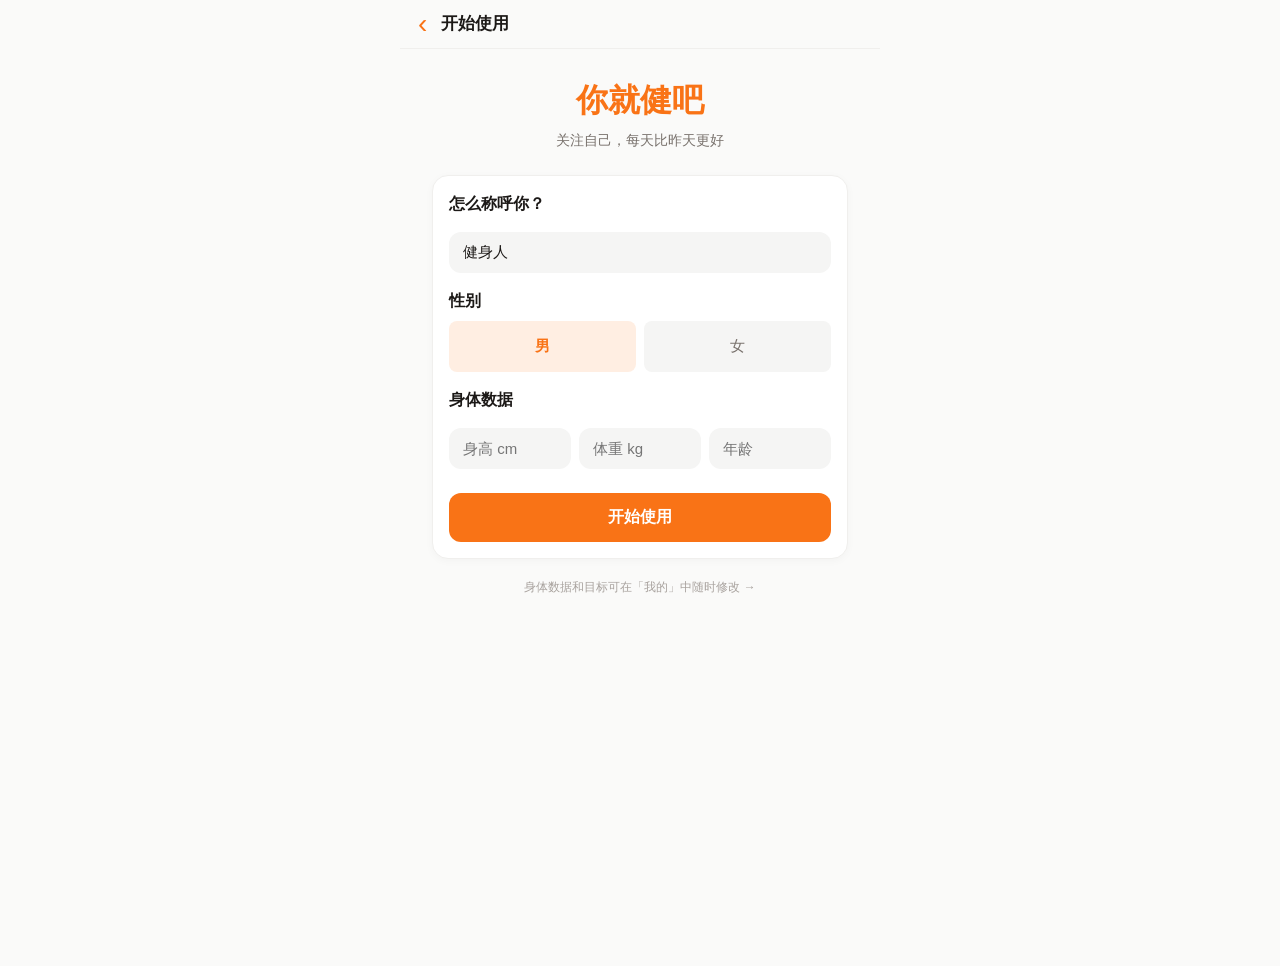
==== commit 5edc1473: "fix: downgrade modern syntax for old mobile WebView compatibility Blank screen on Android browsers p" ====
--- a/index.html
+++ b/index.html
@@ -20,6 +20,84 @@
   <div class="tab-item" data-tab="/diet" onclick="App.go('/diet')">饮食</div>
   <div class="tab-item" data-tab="/profile" onclick="App.go('/profile')">我的</div>
 </div>
+<script>
+/* 旧内核兼容垫片:补齐 ES2015+ 运行时缺失的 API(Android 老 WebView/微信老内核)
+   注意:本脚本必须保持 ES5 语法,老内核才能解析 */
+;(function () {
+  if (!Object.assign) {
+    Object.assign = function (target) {
+      var args = Array.prototype.slice.call(arguments, 1), i, k
+      for (i = 0; i < args.length; i++) {
+        for (k in args[i]) if (Object.prototype.hasOwnProperty.call(args[i], k)) target[k] = args[i][k]
+      }
+      return target
+    }
+  }
+  if (!String.prototype.padStart) {
+    String.prototype.padStart = function (len, ch) {
+      var s = String(this); ch = ch === undefined ? ' ' : String(ch)
+      while (s.length < len) s = ch + s
+      return s
+    }
+  }
+  if (!String.prototype.padEnd) {
+    String.prototype.padEnd = function (len, ch) {
+      var s = String(this); ch = ch === undefined ? ' ' : String(ch)
+      while (s.length < len) s = s + ch
+      return s
+    }
+  }
+  if (!Object.entries) {
+    Object.entries = function (obj) {
+      var out = [], k
+      for (k in obj) if (Object.prototype.hasOwnProperty.call(obj, k)) out.push([k, obj[k]])
+      return out
+    }
+  }
+  if (!Object.values) {
+    Object.values = function (obj) {
+      var out = [], k
+      for (k in obj) if (Object.prototype.hasOwnProperty.call(obj, k)) out.push(obj[k])
+      return out
+    }
+  }
+  if (!Object.fromEntries) {
+    Object.fromEntries = function (entries) {
+      var out = {}, i
+      for (i = 0; i < entries.length; i++) out[entries[i][0]] = entries[i][1]
+      return out
+    }
+  }
+  if (!Array.prototype.includes) {
+    Array.prototype.includes = function (item) { return this.indexOf(item) !== -1 }
+  }
+  if (!String.prototype.includes) {
+    String.prototype.includes = function (s) { return this.indexOf(s) !== -1 }
+  }
+  if (!String.prototype.startsWith) {
+    String.prototype.startsWith = function (s) { return this.indexOf(s) === 0 }
+  }
+  if (!String.prototype.endsWith) {
+    String.prototype.endsWith = function (s) { return this.slice(-s.length) === s }
+  }
+  if (!Array.prototype.find) {
+    Array.prototype.find = function (fn) { var i; for (i = 0; i < this.length; i++) if (fn(this[i], i, this)) return this[i]; return undefined }
+  }
+  if (!Array.prototype.findIndex) {
+    Array.prototype.findIndex = function (fn) { var i; for (i = 0; i < this.length; i++) if (fn(this[i], i, this)) return i; return -1 }
+  }
+  if (!Array.prototype.flat) {
+    Array.prototype.flat = function () {
+      var out = [], self = this, i
+      for (i = 0; i < self.length; i++) {
+        if (Array.isArray(self[i])) { var j; for (j = 0; j < self[i].length; j++) out.push(self[i][j]) }
+        else out.push(self[i])
+      }
+      return out
+    }
+  }
+})()
+</script>
 <script src="js/bundle.js"></script>
 <script src="js/ui.js"></script>
 <script src="js/app.js"></script>
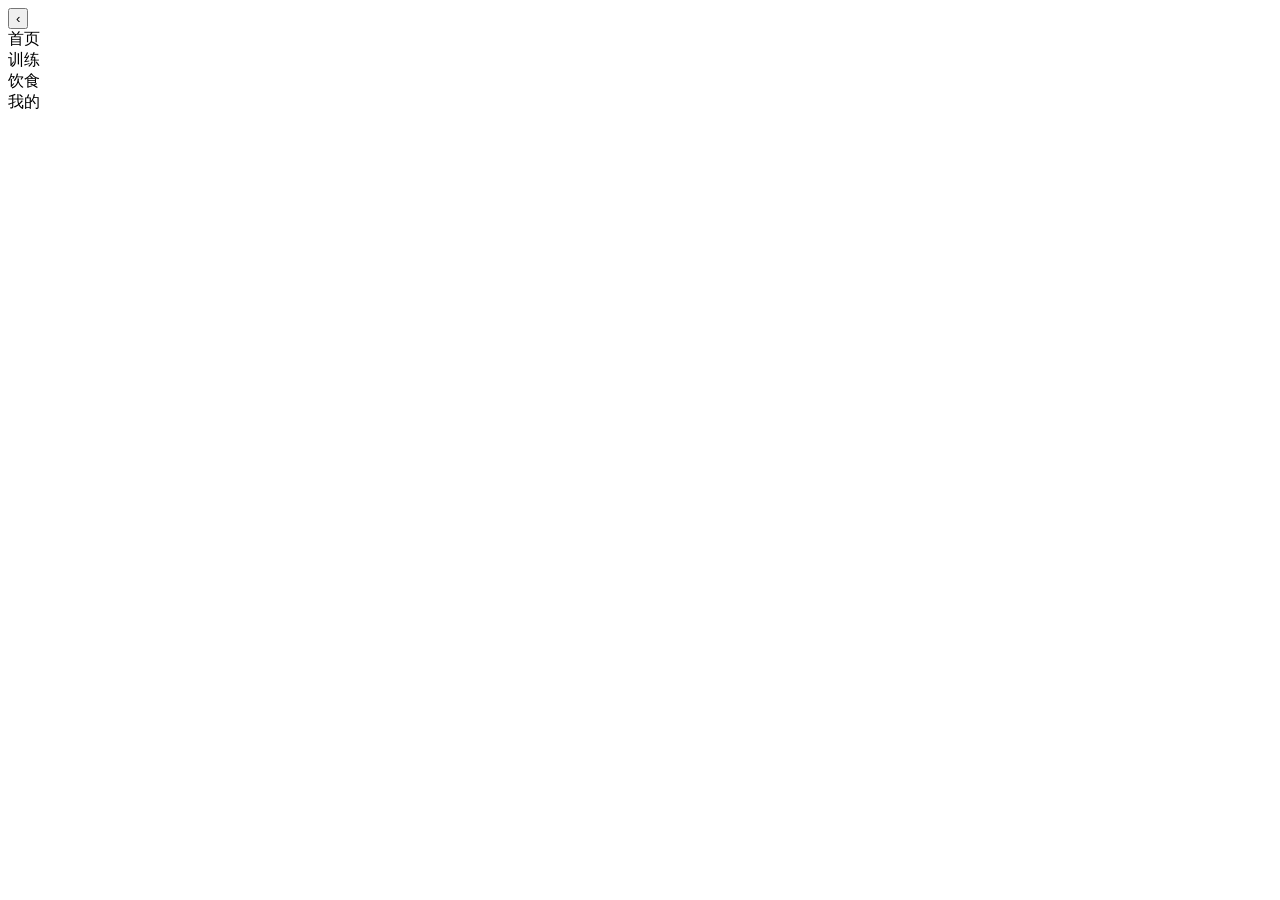
==== commit 9c25709e: "chore: cache-bust static assets with ?v=3 so old mobile webview caches pick up fixes" ====
--- a/index.html
+++ b/index.html
@@ -6,7 +6,7 @@
 <meta name="theme-color" content="#fafaf9">
 <meta name="description" content="你就健吧 — 轻量健身记录小程序网页版:训练、饮食、步数、睡眠、每日评分,数据仅存本地浏览器">
 <title>你就健吧</title>
-<link rel="stylesheet" href="css/style.css">
+<link rel="stylesheet" href="css/style.css?v=3>
 </head>
 <body>
 <nav id="nav" style="display:none">
@@ -96,24 +96,35 @@
       return out
     }
   }
+  if (!Array.prototype.flatMap) {
+    Array.prototype.flatMap = function (fn) {
+      var out = [], i, r, j
+      for (i = 0; i < this.length; i++) {
+        r = fn(this[i], i, this)
+        if (Array.isArray(r)) { for (j = 0; j < r.length; j++) out.push(r[j]) }
+        else out.push(r)
+      }
+      return out
+    }
+  }
 })()
 </script>
-<script src="js/bundle.js"></script>
-<script src="js/ui.js"></script>
-<script src="js/app.js"></script>
-<script src="js/pages/onboard.js"></script>
-<script src="js/pages/index.js"></script>
-<script src="js/pages/training.js"></script>
-<script src="js/pages/training-record.js"></script>
-<script src="js/pages/diet.js"></script>
-<script src="js/pages/diet-add.js"></script>
-<script src="js/pages/profile.js"></script>
-<script src="js/pages/day-detail.js"></script>
-<script src="js/pages/bmr.js"></script>
-<script src="js/pages/bmr-detail.js"></script>
-<script src="js/pages/steps.js"></script>
-<script src="js/pages/score-detail.js"></script>
-<script src="js/pages/calorie-intro.js"></script>
+<script src="js/bundle.js?v=3></script>
+<script src="js/ui.js?v=3></script>
+<script src="js/app.js?v=3></script>
+<script src="js/pages/onboard.js?v=3></script>
+<script src="js/pages/index.js?v=3></script>
+<script src="js/pages/training.js?v=3></script>
+<script src="js/pages/training-record.js?v=3></script>
+<script src="js/pages/diet.js?v=3></script>
+<script src="js/pages/diet-add.js?v=3></script>
+<script src="js/pages/profile.js?v=3></script>
+<script src="js/pages/day-detail.js?v=3></script>
+<script src="js/pages/bmr.js?v=3></script>
+<script src="js/pages/bmr-detail.js?v=3></script>
+<script src="js/pages/steps.js?v=3></script>
+<script src="js/pages/score-detail.js?v=3></script>
+<script src="js/pages/calorie-intro.js?v=3></script>
 <script>
   ;[
     ['/onboard', 'onboard'], ['/index', 'index'], ['/training', 'training'],
--- a/css/style.css
+++ b/css/style.css
@@ -368,6 +368,12 @@
 .panel-total-label { font-size: 13px; color: #78716c; }
 .panel-total-kcal { font-size: 18px; font-weight: 700; color: #f97316; }
 .panel-save-btn { background: #f97316; color: #fff; font-size: 14px; font-weight: 600; padding: 9px 22px; border-radius: 8px; cursor: pointer; }
+
+/* === Android 键盘兼容:键盘弹出时隐藏 fixed 底部元素(收起后由 app.js 重排恢复) === */
+body.kb-open .float-bar,
+body.kb-open .panel,
+body.kb-open .panel-backdrop,
+body.kb-open #tabbar { display: none !important; }
 
 /* === 我的 === */
 .profile-head { text-align: center; }
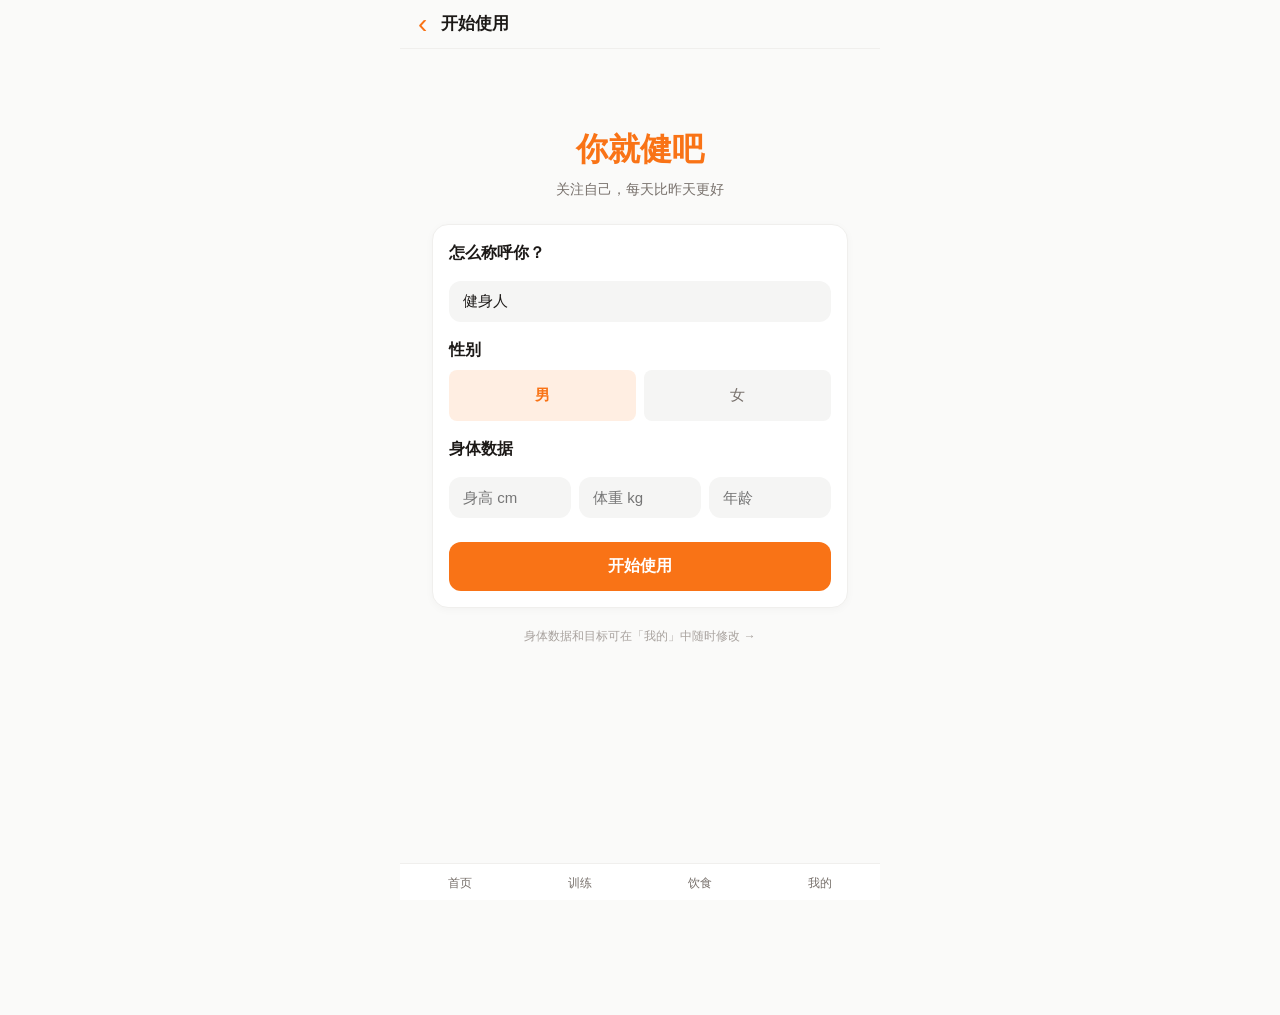
==== commit cfbc9d9d: "fix: auto-restore data from IndexedDB backup when browser clears localStorage - writeStorage now dou" ====
--- a/index.html
+++ b/index.html
@@ -6,7 +6,7 @@
 <meta name="theme-color" content="#fafaf9">
 <meta name="description" content="你就健吧 — 轻量健身记录小程序网页版:训练、饮食、步数、睡眠、每日评分,数据仅存本地浏览器">
 <title>你就健吧</title>
-<link rel="stylesheet" href="css/style.css?v=3>
+<link rel="stylesheet" href="css/style.css?v=4">
 </head>
 <body>
 <nav id="nav" style="display:none">
@@ -109,22 +109,22 @@
   }
 })()
 </script>
-<script src="js/bundle.js?v=3></script>
-<script src="js/ui.js?v=3></script>
-<script src="js/app.js?v=3></script>
-<script src="js/pages/onboard.js?v=3></script>
-<script src="js/pages/index.js?v=3></script>
-<script src="js/pages/training.js?v=3></script>
-<script src="js/pages/training-record.js?v=3></script>
-<script src="js/pages/diet.js?v=3></script>
-<script src="js/pages/diet-add.js?v=3></script>
-<script src="js/pages/profile.js?v=3></script>
-<script src="js/pages/day-detail.js?v=3></script>
-<script src="js/pages/bmr.js?v=3></script>
-<script src="js/pages/bmr-detail.js?v=3></script>
-<script src="js/pages/steps.js?v=3></script>
-<script src="js/pages/score-detail.js?v=3></script>
-<script src="js/pages/calorie-intro.js?v=3></script>
+<script src="js/bundle.js?v=4"></script>
+<script src="js/ui.js?v=4"></script>
+<script src="js/app.js?v=4"></script>
+<script src="js/pages/onboard.js?v=4"></script>
+<script src="js/pages/index.js?v=4"></script>
+<script src="js/pages/training.js?v=4"></script>
+<script src="js/pages/training-record.js?v=4"></script>
+<script src="js/pages/diet.js?v=4"></script>
+<script src="js/pages/diet-add.js?v=4"></script>
+<script src="js/pages/profile.js?v=4"></script>
+<script src="js/pages/day-detail.js?v=4"></script>
+<script src="js/pages/bmr.js?v=4"></script>
+<script src="js/pages/bmr-detail.js?v=4"></script>
+<script src="js/pages/steps.js?v=4"></script>
+<script src="js/pages/score-detail.js?v=4"></script>
+<script src="js/pages/calorie-intro.js?v=4"></script>
 <script>
   ;[
     ['/onboard', 'onboard'], ['/index', 'index'], ['/training', 'training'],
@@ -135,6 +135,13 @@
   ].forEach(([p, key]) => App.register(p, Pages[key]))
   if (!__jianba('data').getProfile().onboarded) location.hash = '#/onboard'
   App.start()
+  // 数据兜底:localStorage 被浏览器清理时,从 IndexedDB 备份自动恢复(用户无需重填资料)
+  __jianba('data').restoreFromBackup().then(restored => {
+    if (!restored || !restored.profile || !restored.profile.onboarded) return
+    const cur = location.hash.replace(/^#/, '') || '/index'
+    if (cur === '/onboard') location.hash = '#/index' // 刚被强制进引导页 → 已恢复,直接回首页
+    else App.render()
+  })
 </script>
 </body>
 </html>
